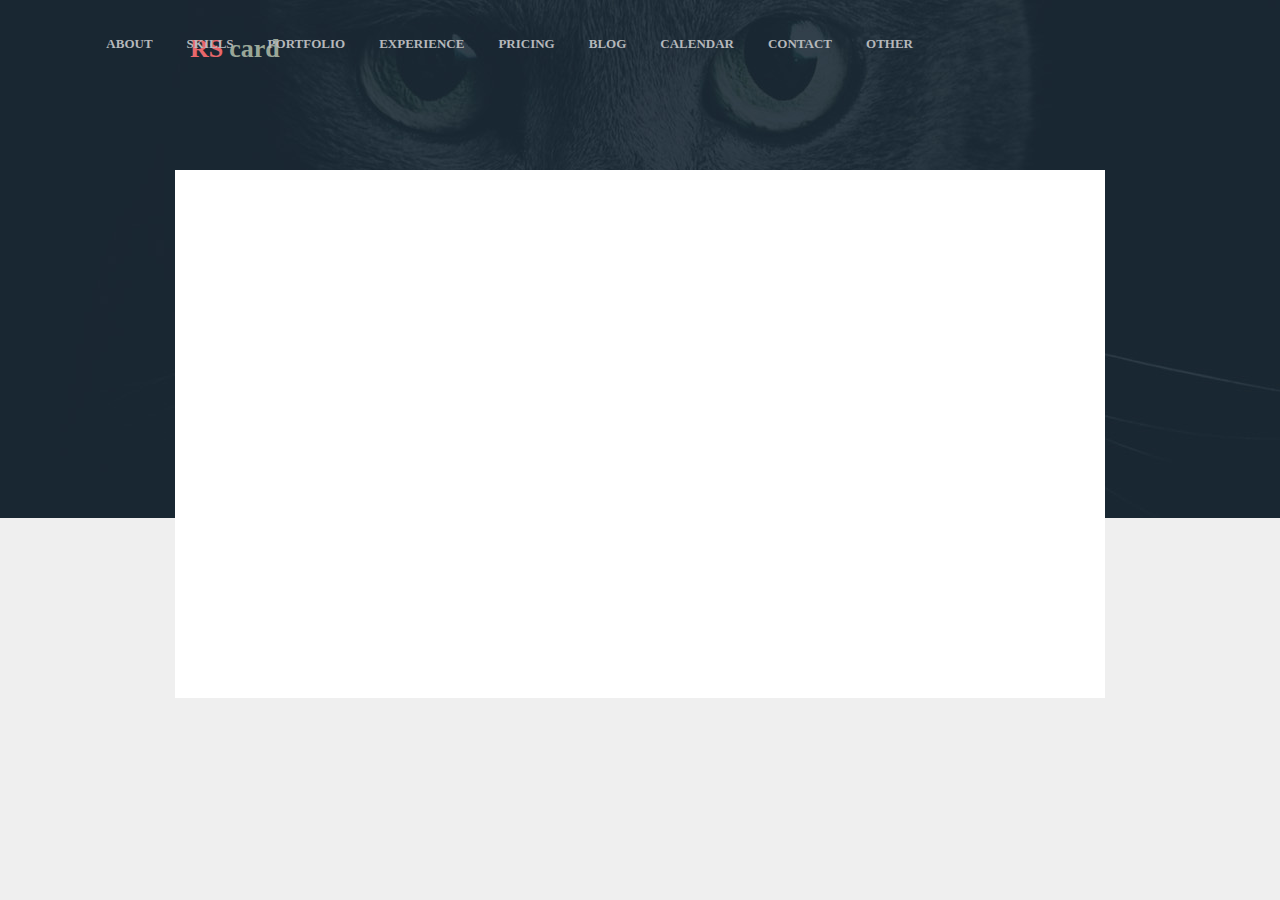
==== JL/JL.html @ 919c8dc1 "JL" ====
<!DOCTYPE html>
<html lang="en">
<head>
    <meta charset="UTF-8">
    <meta name="viewport" content="width=device-width, initial-scale=1.0">
    <meta http-equiv="X-UA-Compatible" content="ie=edge">
    <title>Document</title>
    <link rel="stylesheet" href="css.css">
</head>
<body>
    <div class="banner">
        
        <div class="nav">        
            <div class="logo">
            <a href="#"><span class="rs">RS</span><span class="cd">card</span></a>
            </div>
            <ul>
                <li><a href="#">ABOUT</a></li>
                <li><a href="#">SKILLS</a></li>
                <li><a href="#">PORTFOLIO</a></li>
                <li><a href="#">EXPERIENCE</a></li>
                <li><a href="#">PRICING</a></li>
                <li><a href="#">BLOG</a></li>
                <li><a href="#">CALENDAR</a></li>
                <li><a href="#">CONTACT</a></li>
                <li><a href="#">OTHER</a></li>
            </ul>
        </div>

        <div class="card"></div>
    </div>
    </div>

</body>
</html>
---- JL/css.css ----
body,ol,ul,li{
    margin: 0;
    padding: 0;
}
body{
    background-color: rgb(239, 239, 239);
}
.banner{
    position: relative;
    height: 518px;
    background-color:rgba(0, 140, 255, 0.747);
    background: url(2.jpg) -300px -400px;
}
.logo{
    position: absolute;
    top:34px;
    left:184px;
}
.logo .rs{
    color: rgb(232,103,107);
    margin: 0 6px;
}
.logo .cd{
    color:rgb(154,167,152);
}
.logo a{
    text-decoration:none;
    font:700 26px "Hobo Std";
    color:rgb(181,184,187);
}
.nav{
    height: 170px;
}
.nav ul{
    list-style: none;
    position: absolute;
    right: 350px;
    top:16px;
}
.nav ul li{
    float: left;
}
.nav ul li a{
    display: inline-block;
    text-decoration: none;
    margin: 10px 17px;
    padding: 10px 0;
    font:700 13px "Open Sans";
    color:rgb(181,184,187)
}
.nav ul li a:hover{
    border-bottom: 3px solid #fa6c6c
}
/* 导航结束 */
.card{
    margin:0 auto;
    background-color: rgba(255, 255, 255,1);
    width: 930px;
    height: 528px;
}
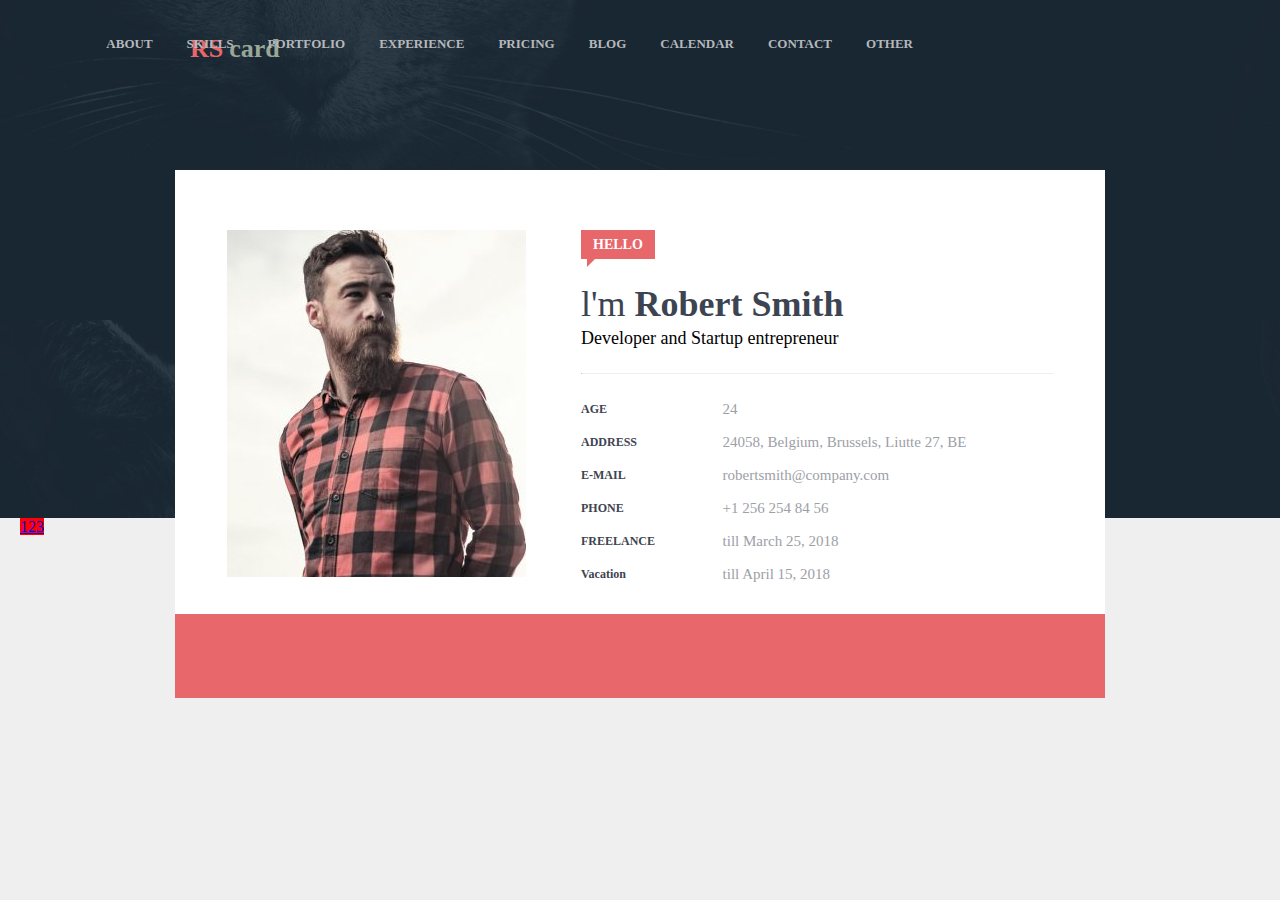
==== commit f963e728: "2" ====
--- a/JL/JL.html
+++ b/JL/JL.html
@@ -6,10 +6,18 @@
     <meta http-equiv="X-UA-Compatible" content="ie=edge">
     <title>Document</title>
     <link rel="stylesheet" href="css.css">
+    <script src="//at.alicdn.com/t/font_697174_mbchc81smsvjwcdi.js"></script>
+    <style type="text/css">
+        .icon {
+           width: 1em; height: 1em;
+           vertical-align: -0.15em;
+           fill: currentColor;
+           overflow: hidden;
+        }
+    </style>
 </head>
 <body>
     <div class="banner">
-        
         <div class="nav">        
             <div class="logo">
             <a href="#"><span class="rs">RS</span><span class="cd">card</span></a>
@@ -26,10 +34,71 @@
                 <li><a href="#">OTHER</a></li>
             </ul>
         </div>
-
-        <div class="card"></div>
+<!-- 导航结束 -->
+        <div class="card">
+            <div class="ph">
+               <img src="./photo.jpg" alt="照片">
+            </div>  
+            <div class="con">
+                <span class="hello">HELLO</span>
+                <div class="tri"></div>
+                <h1><span>l'm</span> Robert Smith</h1>
+                <p>Developer and Startup entrepreneur</p>
+                <hr>
+              <dl>
+                  <dt>AGE</dt>
+                  <dd>24</dd>
+                  <dt>ADDRESS</dt>
+                  <dd>24058, Belgium, Brussels, Liutte 27, BE</dd>
+                  <dt>E-MAIL</dt>
+                  <dd>robertsmith@company.com</dd>
+                  <dt>PHONE</dt>
+                  <dd>+1 256 254 84 56</dd>
+                  <dt>FREELANCE</dt>
+                  <dd>till March 25, 2018</dd>
+                  <dt>Vacation</dt>
+                  <dd>till April 15, 2018</dd>
+              </dl>
+            </div>
+            <div class="footer">
+                <a href="#">
+                        <svg class="icon" aria-hidden="true">
+                                <use xlink:href="#icon-github"></use>
+                        </svg>                    
+                </a>
+                <a href="#">
+                        <svg class="icon" aria-hidden="true">
+                                <use xlink:href="#icon-twitter"></use>
+                        </svg> 
+                </a>
+                <a href="#">
+                        <svg class="icon" aria-hidden="true">
+                                <use xlink:href="#icon-facebook"></use>
+                        </svg>
+                </a>
+                <a href="#">
+                        <svg class="icon" aria-hidden="true">
+                                <use xlink:href="#icon-dribbble"></use>
+                        </svg>
+                </a>
+                <a href="#">
+                        <svg class="icon" aria-hidden="true">
+                                <use xlink:href="#icon-socialmediaiconwhitefb"></use>
+                        </svg>
+                </a>
+                <a href="#">
+                        <svg class="icon" aria-hidden="true">
+                                <use xlink:href="#icon-weibiaoti1"></use>
+                        </svg>
+                </a>
+                
+            </div>
+            
+        </div>
     </div>
     </div>
-
+    <div class="bb">
+        <a href="#">123</a> 
+    </div>
 </body>
 </html>--- a/JL/css.css
+++ b/JL/css.css
@@ -1,6 +1,14 @@
-body,ol,ul,li{
+body,ol,ul,li,h1,p,dt,dd,dl{
     margin: 0;
     padding: 0;
+}
+.clearfix::after{
+    content: "0";
+    display: block;
+    height: 0;
+    visibility: hidden;
+    clear: both;
+    line-height:0;
 }
 body{
     background-color: rgb(239, 239, 239);
@@ -8,8 +16,10 @@
 .banner{
     position: relative;
     height: 518px;
-    background-color:rgba(0, 140, 255, 0.747);
-    background: url(2.jpg) -300px -400px;
+    background: url(2.jpg) -300px -400px ;
+    /* background-position: center center; */
+    background-size: cover;
+    
 }
 .logo{
     position: absolute;
@@ -53,8 +63,105 @@
 }
 /* 导航结束 */
 .card{
+    position: relative;
     margin:0 auto;
     background-color: rgba(255, 255, 255,1);
     width: 930px;
     height: 528px;
+}
+.card .ph,.con{
+    position: absolute;
+    top:60px;
+}
+.card .ph{
+    left: 52px;
+    float: left;
+    width: 296px;
+    height: 342px;
+}
+.card .con{
+    width: 472px;
+    right: 52px;
+}
+.card .footer{
+    text-align: center;
+    position: absolute;
+    bottom:0;
+    width: 930px;
+    height: 84px;
+    background-color:rgb(232, 103, 107);
+}
+.card .con .hello{
+    display: inline-block;
+    font:700 14px/15px Open Sans;
+    background-color:rgb(232,103,107);
+    color:white;
+    padding:7px 12px;
+}
+.tri{
+    margin-left: 6px;
+    border: 8px solid transparent;
+    width: 0;
+    height: 0;
+    border-left-color:rgb(232, 103, 107);
+    border-top-width: 0px;
+    margin-bottom: 18px;
+}
+.card .con h1{
+    color: #3d4451;
+    font-size: 36px;
+    line-height: 39px;
+    margin-bottom: 5px;
+}
+.card .con h1 span{
+    color: #3d4451;
+    font-weight: 100;
+}
+.card .con p{
+    font-size: 18px;
+    line-height: 19px;;
+}
+.card .con hr{
+    border-top: 0px;
+    margin: 25px 0;
+}
+.card .con dl dt,
+.card .con dl dd{
+    line-height: 20px;
+    float: left;
+    margin-bottom: 13px;
+}
+.card .con dl dt{
+    font-size: 12px;
+    color: #3d4451;
+    font-weight: 600;
+    width:30%;
+}
+.card .con dl dd{
+    font-size: 15px;
+    color:#9da0a7;
+    width: 70%;
+}
+
+.footer a{
+    margin: 19px 24px;
+    display: inline-block;
+    width: 46px;
+    height: 46px;
+    text-decoration:none;
+    border-radius: 50%;
+}
+.footer svg{
+    width: 20px;
+    height: 20px;
+    fill: white;
+    margin: 13px 0;
+}
+.footer a:hover{
+    background-color:rgb(208,92,96);
+}
+
+.bb a{
+    background-color: red;
+    margin: 30px 20px;
 }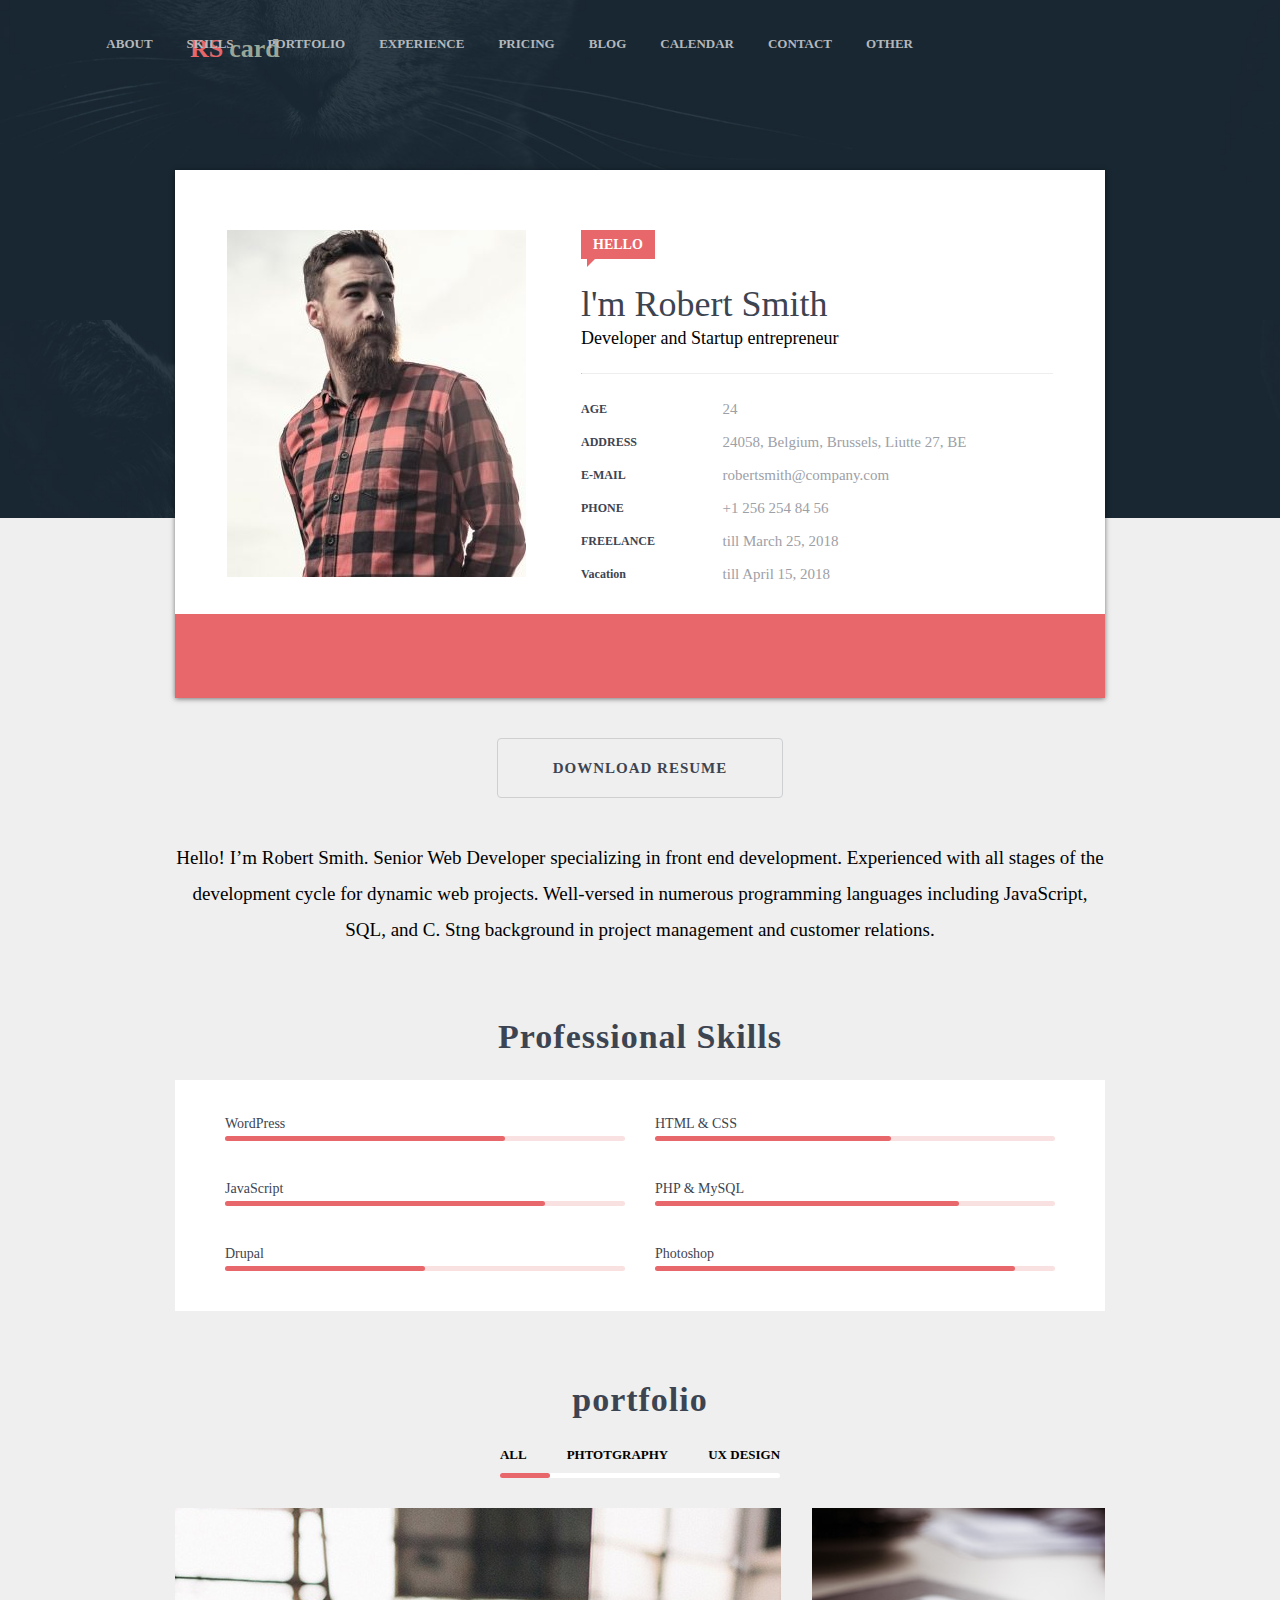
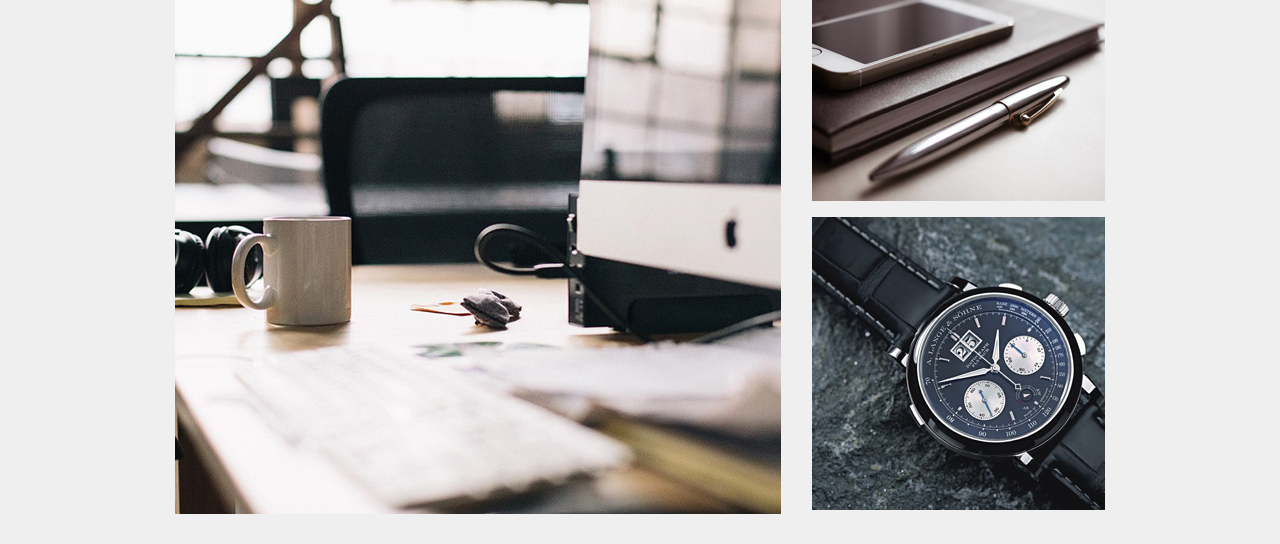
==== commit 7edd2de4: "''" ====
--- a/JL/JL.html
+++ b/JL/JL.html
@@ -91,14 +91,94 @@
                                 <use xlink:href="#icon-weibiaoti1"></use>
                         </svg>
                 </a>
-                
             </div>
-            
         </div>
     </div>
     </div>
-    <div class="bb">
-        <a href="#">123</a> 
-    </div>
+    <div class="inbox"></div>
+    <p class="cen">
+        <a class="dr" href="/JL.html" download="简历" target="_blank">DOWNLOAD RESUME</a>
+    </p>
+    <p class="selfIntroduction">
+        Hello! I’m Robert Smith. Senior Web Developer specializing in front end development. Experienced with all stages of the development cycle for dynamic web projects. Well-versed in numerous programming
+          languages including JavaScript, SQL, and C. Stng background in project management and customer
+           relations.
+    </p>
+    <section class="skills">
+    <h2>Professional Skills</h2>
+    <ol class="clearfix">
+            <li>
+                <h3>WordPress</h3>
+                <div class="progressbar">
+                        <div class="progress p1"></div>
+                </div>
+            </li>
+            <li>
+                <h3>HTML & CSS</h3>
+                <div class="progressbar">
+                        <div class="progress p2"></div>
+                </div>
+            </li>
+            <li>
+                <h3>JavaScript</h3>
+                <div class="progressbar">
+                        <div class="progress p3"></div>
+                </div>
+            </li>
+            <li>
+                <h3>PHP & MySQL</h3>
+                <div class="progressbar">
+                        <div class="progress p4"></div>
+                </div>
+            </li>
+            <li>
+                <h3>Drupal</h3>
+                <div class="progressbar">
+                        <div class="progress p5"></div>
+                </div>
+            </li>
+            <li>
+                <h3>Photoshop</h3>
+                <div class="progressbar">
+                        <div class="progress p6"></div>
+                </div>
+            </li>
+    </ol>
+</section>
+<section class="portfolio">
+        <h2>portfolio</h2>
+        <nav>
+                <ol>
+                        <li id="portfolio1">ALL</li>
+                        <li id="portfolio2">PHTOTGRAPHY</li>
+                        <li id="portfolio3">UX DESIGN</li>
+                </ol>
+                <div id="portfolioBar" class="bar state-1">
+                        <div class="bar-inner"></div>
+                </div>  
+        </nav>
+        <script>
+                portfolio1.onclick=function(){
+                        portfolioBar.className='bar state-1'   
+                }
+                portfolio2.onclick=function(){
+                        portfolioBar.className='bar state-2'   
+                }
+                portfolio3.onclick=function(){
+                        portfolioBar.className='bar state-3'   
+                }
+        </script>
+        <div class="works">
+                <div class="big">
+                        <img src="./works1.jpg" alt="作品1">
+                </div>
+                <div class="small-t">
+                                <img src="works2.jpg" alt="作品1">
+                </div>
+                <div class="small-b">
+                                <img src="works3.jpg" alt="作品1">
+                </div>
+        </div>
+</section>
 </body>
 </html>--- a/JL/css.css
+++ b/JL/css.css
@@ -1,6 +1,9 @@
-body,ol,ul,li,h1,p,dt,dd,dl{
+body,ol,ul,li,h1,p,dt,dd,dl,h1,h2,h3,h4,h5,h6{
     margin: 0;
     padding: 0;
+}
+h1,h2,h3,h4,h5,h6{
+    font-weight: normal;
 }
 .clearfix::after{
     content: "0";
@@ -10,6 +13,9 @@
     clear: both;
     line-height:0;
 }
+ul,ol{
+    list-style: none;
+}
 body{
     background-color: rgb(239, 239, 239);
 }
@@ -66,8 +72,9 @@
     position: relative;
     margin:0 auto;
     background-color: rgba(255, 255, 255,1);
-    width: 930px;
+    max-width: 930px;
     height: 528px;
+    box-shadow: 0px 1px 5px 0px rgba(0,0,0,0.5);
 }
 .card .ph,.con{
     position: absolute;
@@ -160,8 +167,172 @@
 .footer a:hover{
     background-color:rgb(208,92,96);
 }
+.inbox{
+    height: 220px;
+}
+.cen{ 
+    text-align: center;
+}
+.cen .dr{
+    display: inline-block;
+    text-decoration: none;
+    border:1px solid #CDCFD1;
+    padding: 21px 55px;
+    border-radius: 4px;
+    font:600 15px/16px "Open Sans";
+    color:rgb(61, 68, 81);
+    letter-spacing:1px;
+    -webkit-transition: box-shadow 0.35s;
+    
+}
+.cen .dr:hover{
+    box-shadow: -1px 5px 12px 0px rgba(0,0,0,0.2);
+    transition:box-shadow 0.35s;
 
-.bb a{
-    background-color: red;
-    margin: 30px 20px;
+}
+.selfIntroduction{
+    text-align: center;
+    margin: 42px auto 0;
+    max-width: 930px;
+    font: 19px/36px "Open Sans";
+    	
+}
+/* Professional Skills */
+.skills,
+.portfolio{
+    margin: 0 auto;
+    max-width: 930px;
+}
+
+.skills h2
+,.portfolio h2{
+    font-family: "Open Sans";
+    letter-spacing:1px;
+    text-align: center;
+    margin-bottom: 24px;
+    margin-top: 70px;
+    font-size: 34px;
+    font-weight: 600;
+    color: rgb(61,68,81);
+}
+.skills h3{
+    color: rgb(61,68,81);
+    font-family: "Open Sans";
+    font-size: 14px;
+    font-weight: 400;
+}
+.skills ol{
+    background-color: #fff;
+    padding: 36px 50px 0;
+}
+.skills li{
+    float: left;
+    width: 50%;
+    box-sizing: border-box;
+    
+}
+.skills li:nth-child(even){
+    float: right;
+    padding-left: 15px;
+    
+}
+.skills li:nth-child(odd){
+    padding-right: 15px;
+}
+.skills .progressbar{
+    margin:4px 0 40px;
+    background-color: rgb(250,225,225);
+    height: 5px;
+    border-radius: 5px;
+}
+.skills .progressbar .progress{
+    border-radius: 5px;
+    height: 100%;
+    background-color: #e8676b;
+}
+.skills .progressbar .p1{
+    width: 70%;
+}
+.skills .progressbar .p2{
+    width: 59%;
+}
+.skills .progressbar .p3{
+    width: 80%;
+}
+.skills .progressbar .p4{
+    width: 76%;
+}
+.skills .progressbar .p5{
+    width: 50%;
+}
+.skills .progressbar .p6{
+    width: 90%;
+    vertical-align: top;
+}
+/* portfolio */
+.portfolio ol{
+    display: inline-block;
+    vertical-align: top;
+
+}
+.portfolio{
+    text-align: center;
+}
+.portfolio li{
+    float: left;
+    cursor: Default;
+    margin-top: 4px;
+    font-family: "Open Sans";
+    font-size: 13px;
+    font-weight: 600;
+    padding: 0 20px;
+}
+.portfolio ol li:nth-child(1){
+    padding-left: 0;
+}
+.portfolio ol li:nth-child(3){
+    padding-right: 0;
+}
+.portfolio nav{
+    display: inline-block;
+}
+.portfolio .bar{
+    border-radius: 3px;
+    height: 5px;
+    background-color: white;
+}
+.portfolio .bar .bar-inner{
+    margin: 10px 0 100px;
+    height: 100%;
+    border-radius: 3px;
+    background-color: #e8676b;
+    transition: all 0.5s;
+    
+}
+.portfolio .bar.state-1 .bar-inner{
+    margin-left: 0px;
+    width:50px;
+}
+.portfolio .bar.state-2 .bar-inner{
+    margin-left: 57px;
+    width:114px;
+}
+.portfolio .bar.state-3 .bar-inner{
+    margin-left: 190px; 
+    width:77px;
+}
+.works{
+    margin: 30px 0;
+    height: 606px;
+    position: relative;
+}
+.big,.small-t,.small-b{
+    position: absolute;
+}
+.small-t{
+    right: 0;
+}
+.small-b{
+    right: 0;
+    bottom: 0;
 }